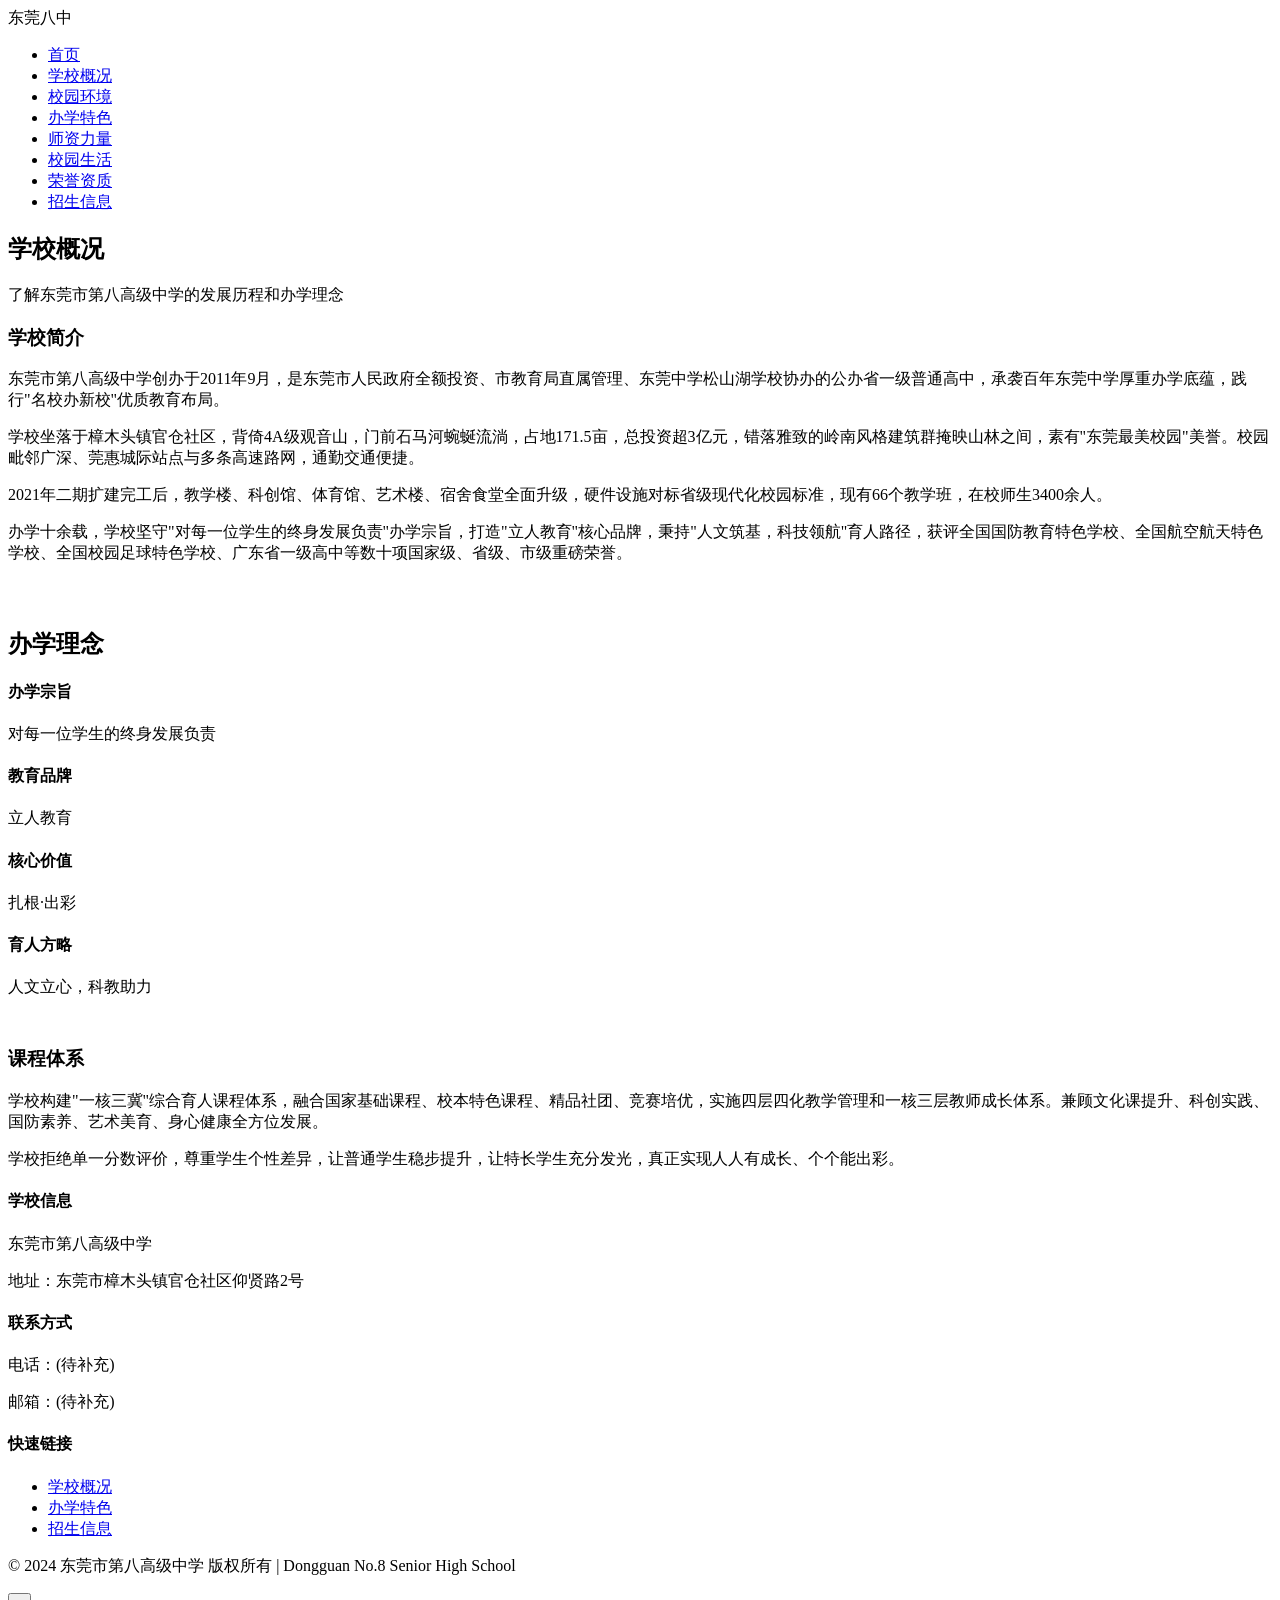
==== about.html @ 1364b4b6 "添加学校概况页面" ====
<!DOCTYPE html>
<html lang="zh-CN">
<head>
    <meta charset="UTF-8">
    <meta name="viewport" content="width=device-width, initial-scale=1.0">
    <title>学校概况 - 东莞市第八高级中学</title>
    <link rel="stylesheet" href="css/style.css">
</head>
<body>
    <div id="progressBar" class="progress-bar"></div>

    <nav class="navbar" id="navbar">
        <div class="nav-container">
            <div class="nav-logo">东莞八中</div>
            <ul class="nav-menu" id="navMenu">
                <li><a href="index.html" class="nav-link">首页</a></li>
                <li><a href="about.html" class="nav-link active">学校概况</a></li>
                <li><a href="campus.html" class="nav-link">校园环境</a></li>
                <li><a href="features.html" class="nav-link">办学特色</a></li>
                <li><a href="teachers.html" class="nav-link">师资力量</a></li>
                <li><a href="life.html" class="nav-link">校园生活</a></li>
                <li><a href="honors.html" class="nav-link">荣誉资质</a></li>
                <li><a href="recruitment.html" class="nav-link">招生信息</a></li>
            </ul>
            <div class="hamburger" id="hamburger">
                <span></span>
                <span></span>
                <span></span>
            </div>
        </div>
    </nav>

    <section class="page-header">
        <div class="container">
            <h1>学校概况</h1>
            <p>了解东莞市第八高级中学的发展历程和办学理念</p>
        </div>
    </section>

    <section class="content-section fade-in-up">
        <div class="container">
            <div class="content-box">
                <h3>学校简介</h3>
                <p>东莞市第八高级中学创办于2011年9月，是东莞市人民政府全额投资、市教育局直属管理、东莞中学松山湖学校协办的公办省一级普通高中，承袭百年东莞中学厚重办学底蕴，践行"名校办新校"优质教育布局。</p>
                <p>学校坐落于樟木头镇官仓社区，背倚4A级观音山，门前石马河蜿蜒流淌，占地171.5亩，总投资超3亿元，错落雅致的岭南风格建筑群掩映山林之间，素有"东莞最美校园"美誉。校园毗邻广深、莞惠城际站点与多条高速路网，通勤交通便捷。</p>
                <p>2021年二期扩建完工后，教学楼、科创馆、体育馆、艺术楼、宿舍食堂全面升级，硬件设施对标省级现代化校园标准，现有66个教学班，在校师生3400余人。</p>
                <p>办学十余载，学校坚守"对每一位学生的终身发展负责"办学宗旨，打造"立人教育"核心品牌，秉持"人文筑基，科技领航"育人路径，获评全国国防教育特色学校、全国航空航天特色学校、全国校园足球特色学校、广东省一级高中等数十项国家级、省级、市级重磅荣誉。</p>
            </div>

            <h2 class="section-title" style="margin-top: 4rem;">办学理念</h2>
            <div class="concept-cards">
                <div class="concept-card fade-in-up">
                    <h4>办学宗旨</h4>
                    <p>对每一位学生的终身发展负责</p>
                </div>
                <div class="concept-card fade-in-up">
                    <h4>教育品牌</h4>
                    <p>立人教育</p>
                </div>
                <div class="concept-card fade-in-up">
                    <h4>核心价值</h4>
                    <p>扎根·出彩</p>
                </div>
                <div class="concept-card fade-in-up">
                    <h4>育人方略</h4>
                    <p>人文立心，科教助力</p>
                </div>
            </div>

            <div class="content-box" style="margin-top: 3rem;">
                <h3>课程体系</h3>
                <p>学校构建"一核三冀"综合育人课程体系，融合国家基础课程、校本特色课程、精品社团、竞赛培优，实施四层四化教学管理和一核三层教师成长体系。兼顾文化课提升、科创实践、国防素养、艺术美育、身心健康全方位发展。</p>
                <p>学校拒绝单一分数评价，尊重学生个性差异，让普通学生稳步提升，让特长学生充分发光，真正实现人人有成长、个个能出彩。</p>
            </div>
        </div>
    </section>

    <footer class="footer">
        <div class="container">
            <div class="footer-content">
                <div class="footer-section">
                    <h4>学校信息</h4>
                    <p>东莞市第八高级中学</p>
                    <p>地址：东莞市樟木头镇官仓社区仰贤路2号</p>
                </div>
                <div class="footer-section">
                    <h4>联系方式</h4>
                    <p>电话：(待补充)</p>
                    <p>邮箱：(待补充)</p>
                </div>
                <div class="footer-section">
                    <h4>快速链接</h4>
                    <ul>
                        <li><a href="about.html">学校概况</a></li>
                        <li><a href="features.html">办学特色</a></li>
                        <li><a href="recruitment.html">招生信息</a></li>
                    </ul>
                </div>
            </div>
            <div class="footer-bottom">
                <p>&copy; 2024 东莞市第八高级中学 版权所有 | Dongguan No.8 Senior High School</p>
            </div>
        </div>
    </footer>

    <button id="backToTop" class="back-to-top">↑</button>
    <script src="js/main.js"></script>
</body>
</html>
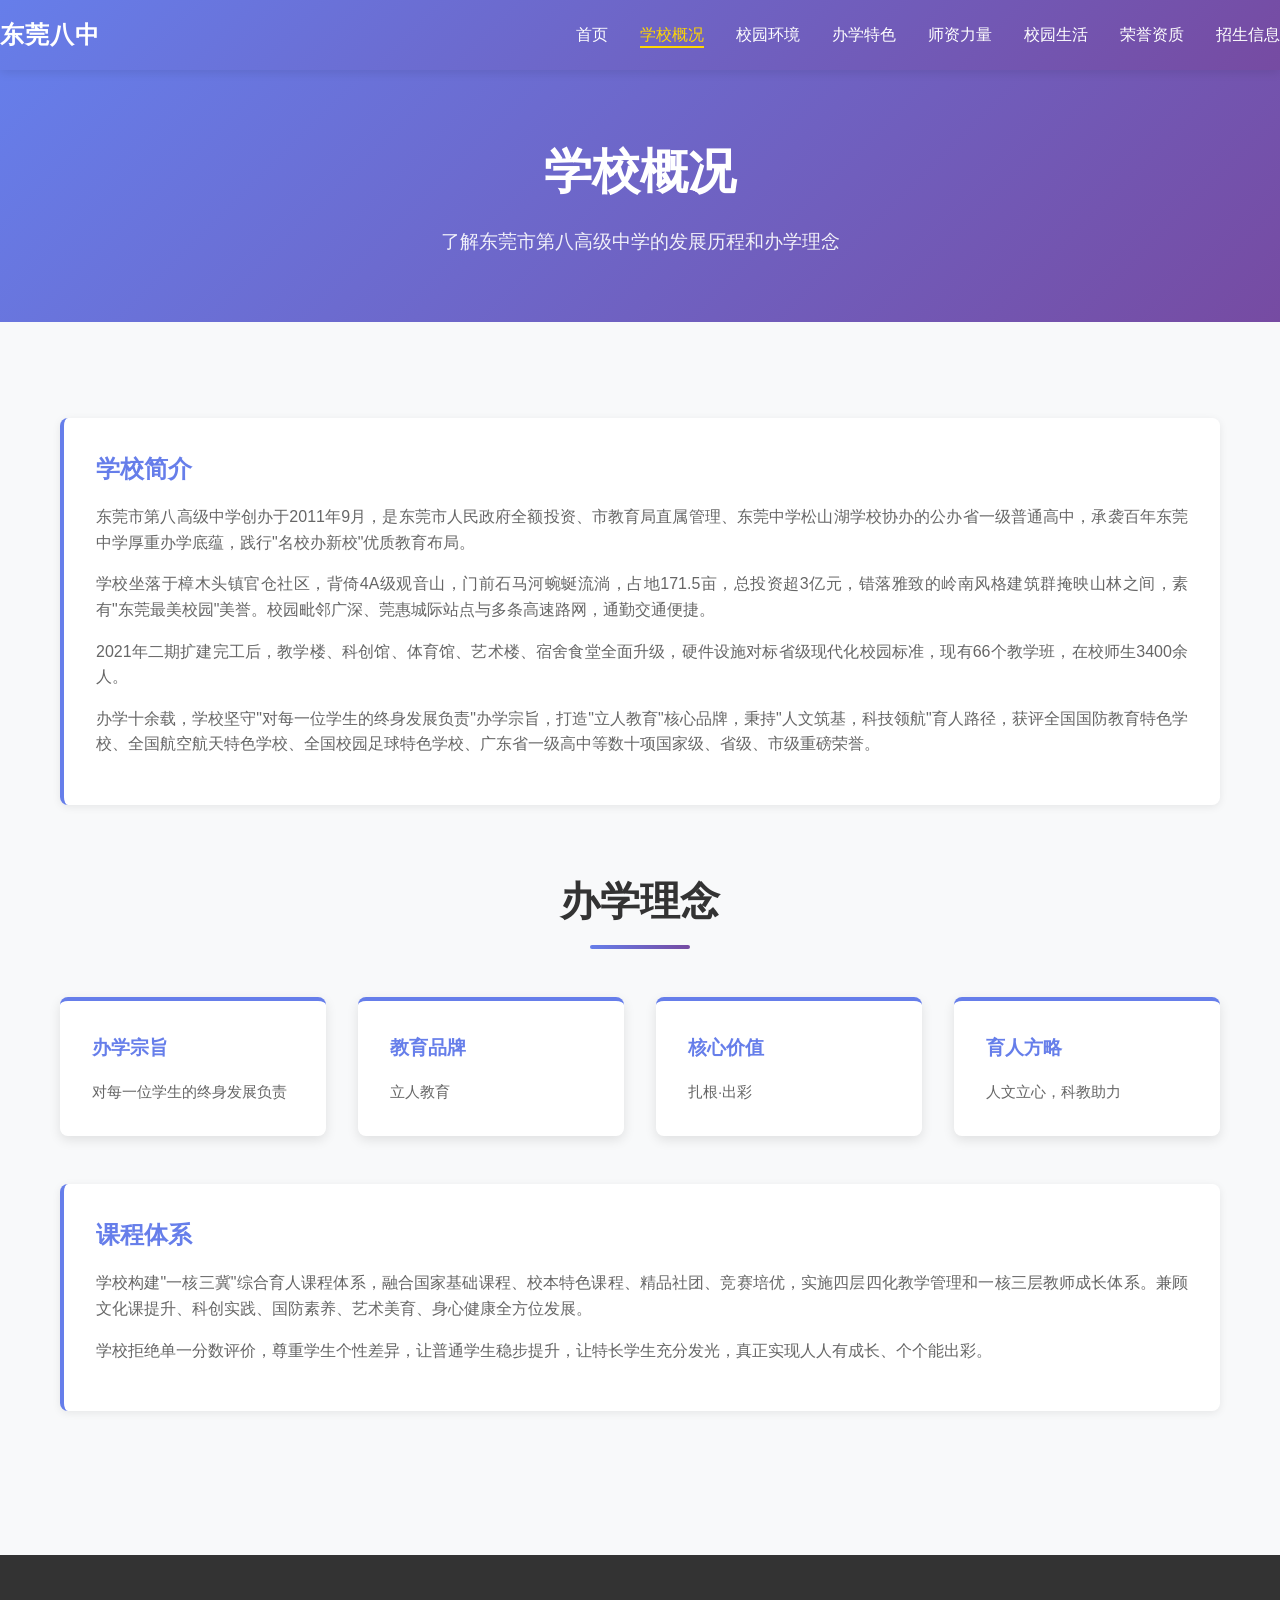
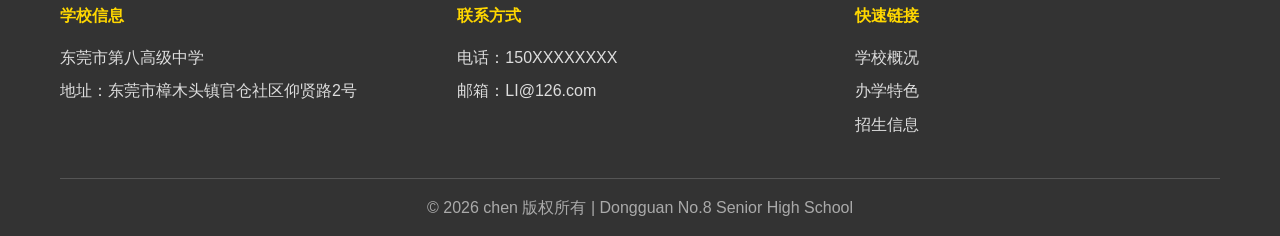
==== commit a1d8a4dc: "Update about.html" ====
--- a/about.html
+++ b/about.html
@@ -85,8 +85,8 @@
                 </div>
                 <div class="footer-section">
                     <h4>联系方式</h4>
-                    <p>电话：(待补充)</p>
-                    <p>邮箱：(待补充)</p>
+                    <p>电话：150XXXXXXXX</p>
+                    <p>邮箱：LI@126.com</p>
                 </div>
                 <div class="footer-section">
                     <h4>快速链接</h4>
@@ -98,7 +98,7 @@
                 </div>
             </div>
             <div class="footer-bottom">
-                <p>&copy; 2024 东莞市第八高级中学 版权所有 | Dongguan No.8 Senior High School</p>
+                <p>&copy; 2026 chen 版权所有 | Dongguan No.8 Senior High School</p>
             </div>
         </div>
     </footer>
@@ -106,4 +106,4 @@
     <button id="backToTop" class="back-to-top">↑</button>
     <script src="js/main.js"></script>
 </body>
-</html>+</html>
--- a/css/style.css
+++ b/css/style.css
@@ -0,0 +1,487 @@
+* {
+    margin: 0;
+    padding: 0;
+    box-sizing: border-box;
+}
+
+body {
+    font-family: 'Segoe UI', Tahoma, Geneva, Verdana, sans-serif;
+    line-height: 1.6;
+    color: #333;
+    background-color: #f8f9fa;
+}
+
+.container {
+    max-width: 1200px;
+    margin: 0 auto;
+    padding: 0 20px;
+}
+
+/* Progress Bar */
+.progress-bar {
+    position: fixed;
+    top: 0;
+    left: 0;
+    height: 3px;
+    background: linear-gradient(to right, #007bff, #00d4ff);
+    width: 0;
+    z-index: 9999;
+    transition: width 0.3s ease;
+}
+
+/* Navbar */
+.navbar {
+    background: linear-gradient(135deg, #667eea 0%, #764ba2 100%);
+    padding: 1rem 0;
+    position: sticky;
+    top: 0;
+    z-index: 100;
+    box-shadow: 0 2px 10px rgba(0, 0, 0, 0.1);
+}
+
+.nav-container {
+    display: flex;
+    justify-content: space-between;
+    align-items: center;
+}
+
+.nav-logo {
+    font-size: 1.5rem;
+    font-weight: bold;
+    color: white;
+    letter-spacing: 1px;
+}
+
+.nav-menu {
+    display: flex;
+    list-style: none;
+    gap: 2rem;
+}
+
+.nav-link {
+    color: white;
+    text-decoration: none;
+    transition: all 0.3s ease;
+    font-weight: 500;
+    position: relative;
+}
+
+.nav-link:hover,
+.nav-link.active {
+    color: #ffd700;
+}
+
+.nav-link.active::after {
+    content: '';
+    position: absolute;
+    bottom: -5px;
+    left: 0;
+    width: 100%;
+    height: 2px;
+    background-color: #ffd700;
+}
+
+.hamburger {
+    display: none;
+    flex-direction: column;
+    cursor: pointer;
+}
+
+.hamburger span {
+    width: 25px;
+    height: 3px;
+    background-color: white;
+    margin: 5px 0;
+    transition: 0.3s;
+}
+
+/* Page Header */
+.page-header {
+    background: linear-gradient(135deg, #667eea 0%, #764ba2 100%);
+    color: white;
+    padding: 4rem 0;
+    text-align: center;
+    margin-bottom: 3rem;
+}
+
+.page-header h1 {
+    font-size: 3rem;
+    margin-bottom: 1rem;
+    animation: fadeInDown 0.8s ease;
+}
+
+.page-header p {
+    font-size: 1.2rem;
+    opacity: 0.9;
+    animation: fadeInUp 0.8s ease;
+}
+
+/* Content Sections */
+.content-section {
+    padding: 3rem 0;
+}
+
+.section-title {
+    text-align: center;
+    font-size: 2.5rem;
+    color: #333;
+    margin-bottom: 3rem;
+    position: relative;
+    padding-bottom: 1rem;
+}
+
+.section-title::after {
+    content: '';
+    position: absolute;
+    bottom: 0;
+    left: 50%;
+    transform: translateX(-50%);
+    width: 100px;
+    height: 4px;
+    background: linear-gradient(to right, #667eea, #764ba2);
+    border-radius: 2px;
+}
+
+.content-box {
+    background: white;
+    padding: 2rem;
+    border-radius: 8px;
+    margin-bottom: 2rem;
+    box-shadow: 0 2px 8px rgba(0, 0, 0, 0.08);
+    border-left: 4px solid #667eea;
+}
+
+.content-box h3 {
+    color: #667eea;
+    font-size: 1.5rem;
+    margin-bottom: 1rem;
+}
+
+.content-box p {
+    color: #666;
+    margin-bottom: 1rem;
+    text-align: justify;
+}
+
+/* Cards */
+.concept-cards,
+.life-cards,
+.honors-grid,
+.recruitment-cards {
+    display: grid;
+    grid-template-columns: repeat(auto-fit, minmax(250px, 1fr));
+    gap: 2rem;
+    margin-bottom: 2rem;
+}
+
+.concept-card,
+.life-card,
+.honor-card,
+.recruitment-card {
+    background: white;
+    padding: 2rem;
+    border-radius: 8px;
+    box-shadow: 0 4px 12px rgba(0, 0, 0, 0.1);
+    transition: all 0.3s ease;
+    border-top: 4px solid #667eea;
+}
+
+.concept-card:hover,
+.life-card:hover,
+.honor-card:hover,
+.recruitment-card:hover {
+    transform: translateY(-8px);
+    box-shadow: 0 8px 24px rgba(0, 0, 0, 0.15);
+}
+
+.concept-card h4,
+.life-card h4,
+.honor-card h4,
+.recruitment-card h4 {
+    color: #667eea;
+    font-size: 1.2rem;
+    margin-bottom: 1rem;
+}
+
+.concept-card p,
+.life-card p,
+.honor-card p,
+.recruitment-card p {
+    color: #666;
+    font-size: 0.95rem;
+}
+
+.concept-card ul,
+.life-card ul,
+.honor-card ul,
+.recruitment-card ul {
+    list-style: none;
+    padding-left: 0;
+}
+
+.concept-card li,
+.life-card li,
+.honor-card li,
+.recruitment-card li {
+    color: #666;
+    padding: 0.5rem 0;
+    border-bottom: 1px solid #eee;
+}
+
+.concept-card li:last-child,
+.life-card li:last-child,
+.honor-card li:last-child,
+.recruitment-card li:last-child {
+    border-bottom: none;
+}
+
+.concept-card li::before,
+.life-card li::before,
+.honor-card li::before,
+.recruitment-card li::before {
+    content: '✓ ';
+    color: #667eea;
+    font-weight: bold;
+    margin-right: 0.5rem;
+}
+
+/* Hero Section (Index) */
+.hero {
+    background: linear-gradient(135deg, #667eea 0%, #764ba2 100%);
+    color: white;
+    padding: 6rem 0;
+    text-align: center;
+    margin-bottom: 3rem;
+}
+
+.hero h1 {
+    font-size: 3.5rem;
+    margin-bottom: 1rem;
+    animation: fadeInDown 1s ease;
+}
+
+.hero p {
+    font-size: 1.3rem;
+    margin-bottom: 2rem;
+    opacity: 0.9;
+    animation: fadeInUp 1s ease;
+}
+
+.btn {
+    display: inline-block;
+    padding: 0.8rem 2rem;
+    background-color: #ffd700;
+    color: #333;
+    text-decoration: none;
+    border-radius: 5px;
+    font-weight: bold;
+    transition: all 0.3s ease;
+    border: none;
+    cursor: pointer;
+}
+
+.btn:hover {
+    background-color: #ffed4e;
+    transform: scale(1.05);
+    box-shadow: 0 4px 12px rgba(255, 215, 0, 0.3);
+}
+
+/* Footer */
+.footer {
+    background: #333;
+    color: white;
+    padding: 3rem 0 1rem;
+    margin-top: 4rem;
+}
+
+.footer-content {
+    display: grid;
+    grid-template-columns: repeat(auto-fit, minmax(250px, 1fr));
+    gap: 2rem;
+    margin-bottom: 2rem;
+}
+
+.footer-section h4 {
+    color: #ffd700;
+    margin-bottom: 1rem;
+}
+
+.footer-section p,
+.footer-section a {
+    color: #ddd;
+    margin-bottom: 0.5rem;
+    text-decoration: none;
+    transition: color 0.3s ease;
+}
+
+.footer-section a:hover {
+    color: #ffd700;
+}
+
+.footer-section ul {
+    list-style: none;
+}
+
+.footer-section li {
+    margin-bottom: 0.5rem;
+}
+
+.footer-bottom {
+    border-top: 1px solid #555;
+    padding-top: 1rem;
+    text-align: center;
+    color: #aaa;
+}
+
+/* Back to Top Button */
+.back-to-top {
+    position: fixed;
+    bottom: 2rem;
+    right: 2rem;
+    background: linear-gradient(135deg, #667eea 0%, #764ba2 100%);
+    color: white;
+    width: 50px;
+    height: 50px;
+    border-radius: 50%;
+    border: none;
+    cursor: pointer;
+    font-size: 1.5rem;
+    display: none;
+    align-items: center;
+    justify-content: center;
+    box-shadow: 0 4px 12px rgba(0, 0, 0, 0.2);
+    transition: all 0.3s ease;
+    z-index: 99;
+}
+
+.back-to-top:hover {
+    transform: translateY(-5px);
+    box-shadow: 0 6px 16px rgba(0, 0, 0, 0.3);
+}
+
+.back-to-top.show {
+    display: flex;
+}
+
+/* Animations */
+@keyframes fadeInDown {
+    from {
+        opacity: 0;
+        transform: translateY(-30px);
+    }
+    to {
+        opacity: 1;
+        transform: translateY(0);
+    }
+}
+
+@keyframes fadeInUp {
+    from {
+        opacity: 0;
+        transform: translateY(30px);
+    }
+    to {
+        opacity: 1;
+        transform: translateY(0);
+    }
+}
+
+.fade-in-up {
+    animation: fadeInUp 0.8s ease forwards;
+}
+
+/* Responsive Design */
+@media (max-width: 768px) {
+    .nav-menu {
+        position: absolute;
+        left: -100%;
+        top: 60px;
+        flex-direction: column;
+        background-color: #667eea;
+        width: 100%;
+        text-align: center;
+        transition: 0.3s;
+        gap: 0;
+        padding: 2rem 0;
+    }
+
+    .nav-menu.active {
+        left: 0;
+    }
+
+    .hamburger {
+        display: flex;
+    }
+
+    .page-header h1 {
+        font-size: 2rem;
+    }
+
+    .page-header p {
+        font-size: 1rem;
+    }
+
+    .hero h1 {
+        font-size: 2rem;
+    }
+
+    .hero p {
+        font-size: 1rem;
+    }
+
+    .section-title {
+        font-size: 1.8rem;
+    }
+
+    .concept-cards,
+    .life-cards,
+    .honors-grid,
+    .recruitment-cards {
+        grid-template-columns: 1fr;
+    }
+
+    .back-to-top {
+        width: 40px;
+        height: 40px;
+        font-size: 1rem;
+        bottom: 1rem;
+        right: 1rem;
+    }
+}
+
+@media (max-width: 480px) {
+    .container {
+        padding: 0 10px;
+    }
+
+    .nav-logo {
+        font-size: 1.2rem;
+    }
+
+    .page-header {
+        padding: 2rem 0;
+    }
+
+    .page-header h1 {
+        font-size: 1.5rem;
+    }
+
+    .hero {
+        padding: 3rem 0;
+    }
+
+    .hero h1 {
+        font-size: 1.5rem;
+    }
+
+    .content-box {
+        padding: 1.5rem;
+    }
+
+    .concept-card,
+    .life-card,
+    .honor-card,
+    .recruitment-card {
+        padding: 1.5rem;
+    }
+}
